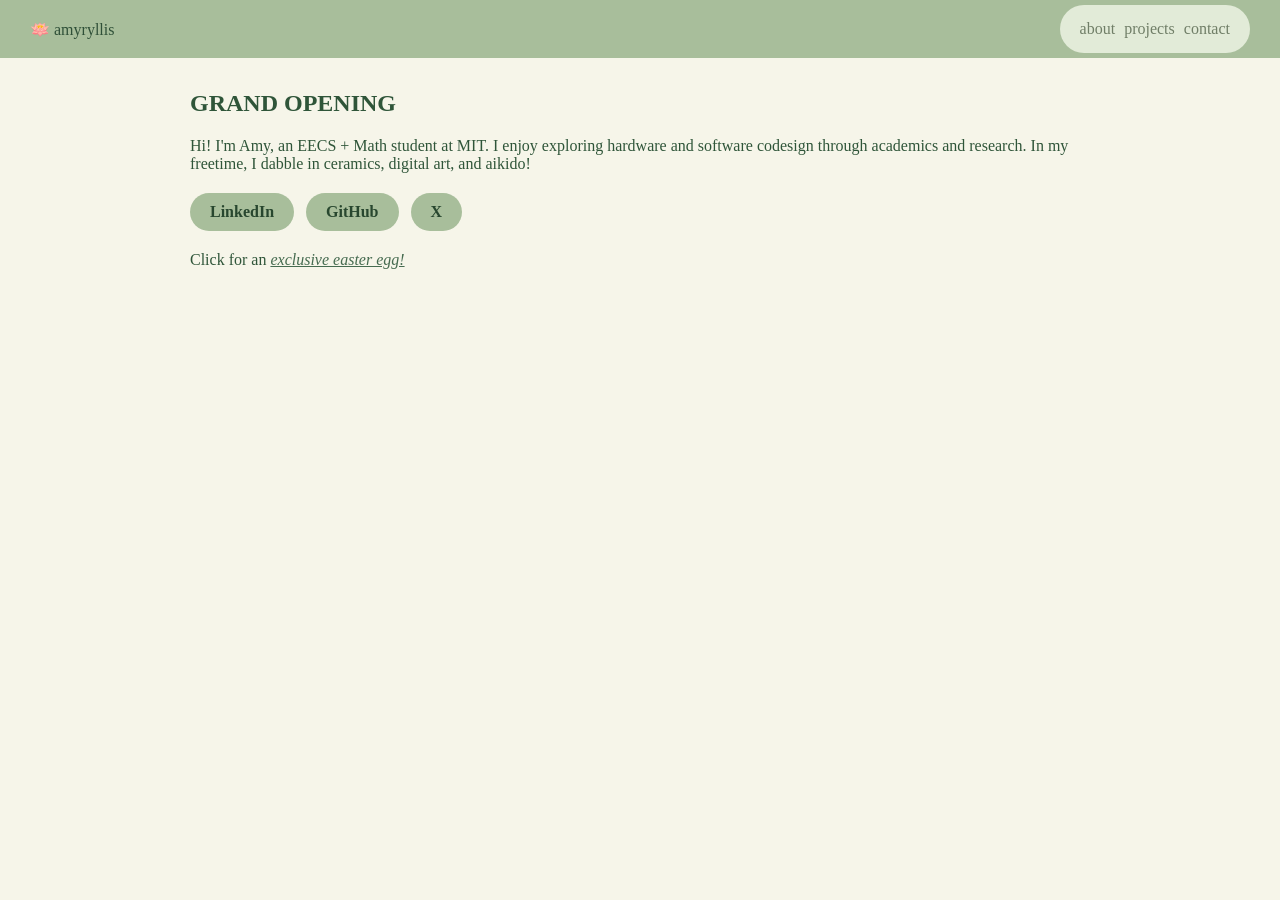
==== index.html @ 4f3f2ede "Add files via upload" ====
<!DOCTYPE html>
<html lang="en">
<head>
    <meta charset="UTF-8">
    <meta name="viewport" content="width=device-width, initial-scale=1.0">
    <title>About | mayu's garden</title>
    <link rel="stylesheet" href="style.css">
</head>

<body>
    <header>
        <a class="brand" href="index.html">
            <span class="logo">🪷</span>
            <span class="site-title">amyryllis</span>
        </a>

        <nav>
            <a href="index.html">about</a>
            <a href="projects.html">projects</a>
            <a href="contact.html">contact</a>
        </nav>
    </header>

    <main>
        <section id="about">
            <h1>GRAND OPENING</h1>

            <p>
                Hi! I'm Amy, an EECS + Math student at MIT. I enjoy exploring hardware and software codesign through academics and research. In my freetime, I dabble in ceramics, digital art, and aikido!
            </p>
            <div class="social-links">
                <a href="https://www.linkedin.com/in/-amyyu/"
                target="_blank"
                rel="noopener noreferrer">
                    LinkedIn
                </a>

                <a href="https://github.com/amyryllis"
                target="_blank"
                rel="noopener noreferrer">
                    GitHub
                </a>

                <a href="https://x.com/_amyryllis"
                target="_blank"
                rel="noopener noreferrer">
                    X
                </a>
            </div>

            <p>
                Click for an 
                <button id="gif-button" type="button">
                <em>exclusive easter egg!</em>
                </button>
            </p>

            <img
                id="scuba"
                src="images/scuba_white.gif"
                alt="face reveal aka scuba cat"
                hidden
            >

            
        </section>
    </main>

    <script>
        const button = document.querySelector("#gif-button");
        const gif = document.querySelector("#scuba");

        button.addEventListener("click", function () {
            gif.hidden = !gif.hidden;
        });
    </script>

    <footer>
            <img
                src="images/stillborder.png"
                alt=""
                class="border"
            >
        </footer>
</body>
</html>
---- style.css ----
body {
    background-color: #f6f5e9;
    color: #2f5539;
    font-family: Georgia, serif;
    min-height: 100vh;
    display: flex;
    flex-direction: column;
    margin: 0;
}

header {
    position: fixed;
    top: 0;
    left: 0;
    width: 100%;
    box-sizing: border-box;

    background-color: #A8BE9B;
    padding: 5px 30px;

    display: flex;
    justify-content:space-between;
    align-items: center;
    gap: 20px;
    flex-wrap: wrap;

    z-index: 1000;
}

main {
    padding-top: 30px;
    flex: 1;
}

nav {
    background-color: #e2ebd8;
    padding: 15px 20px;
    text-align: right;
    border-radius: 40px;
    word-spacing: 5px;
}

nav a,
nav a:visited {
    color: #707e67;
    text-decoration: none;
}

.brand, .brand:visited {
    color: #2F5038;
    text-decoration: none;
}

.brand:hover, nav a:hover {
    color: #2F5038;
    text-decoration: underline;
}

.social-links {
    display: flex;
    flex-wrap: wrap;
    gap: 12px;
    margin: 20px 0;
}

.social-links a {
    display: inline-block;
    padding: 10px 20px;

    background-color: #A8BE9B;
    color: #28472F;

    border-radius: 25px;
    text-decoration: none;
    font-weight: bold;
}

.social-links a:visited {
    color: #28472F;
}

.social-links a:hover {
    background-color: #466B50;
    color: #F6F5E9;
}

.social-links a:focus-visible {
    outline: 2px solid #466B50;
    outline-offset: 3px;
}

section {
    padding: 40px 20px;
    max-width: 900px;
    margin: auto;
}

.border {
    display: block;
    width: 100%;
    height: auto;
}

h1 {
    text-transform: uppercase;
}

#gif-button {
    background: none;
    border: none;
    padding: 0;
    color: #466B50;
    font-style: italic;
    text-decoration: underline;
    cursor: pointer;
    font: inherit;
}

#scuba {
    margin-top: 15px;
    display: block;
    margin: 20px auto;
    width: 250px;
    max-width: 100%;
    height: auto;

}

#scuba[hidden] {
    display: none;
}

footer {
    width: 100%;
}

footer .border {
    display: block;
    width: 100%;
    height: auto;
}
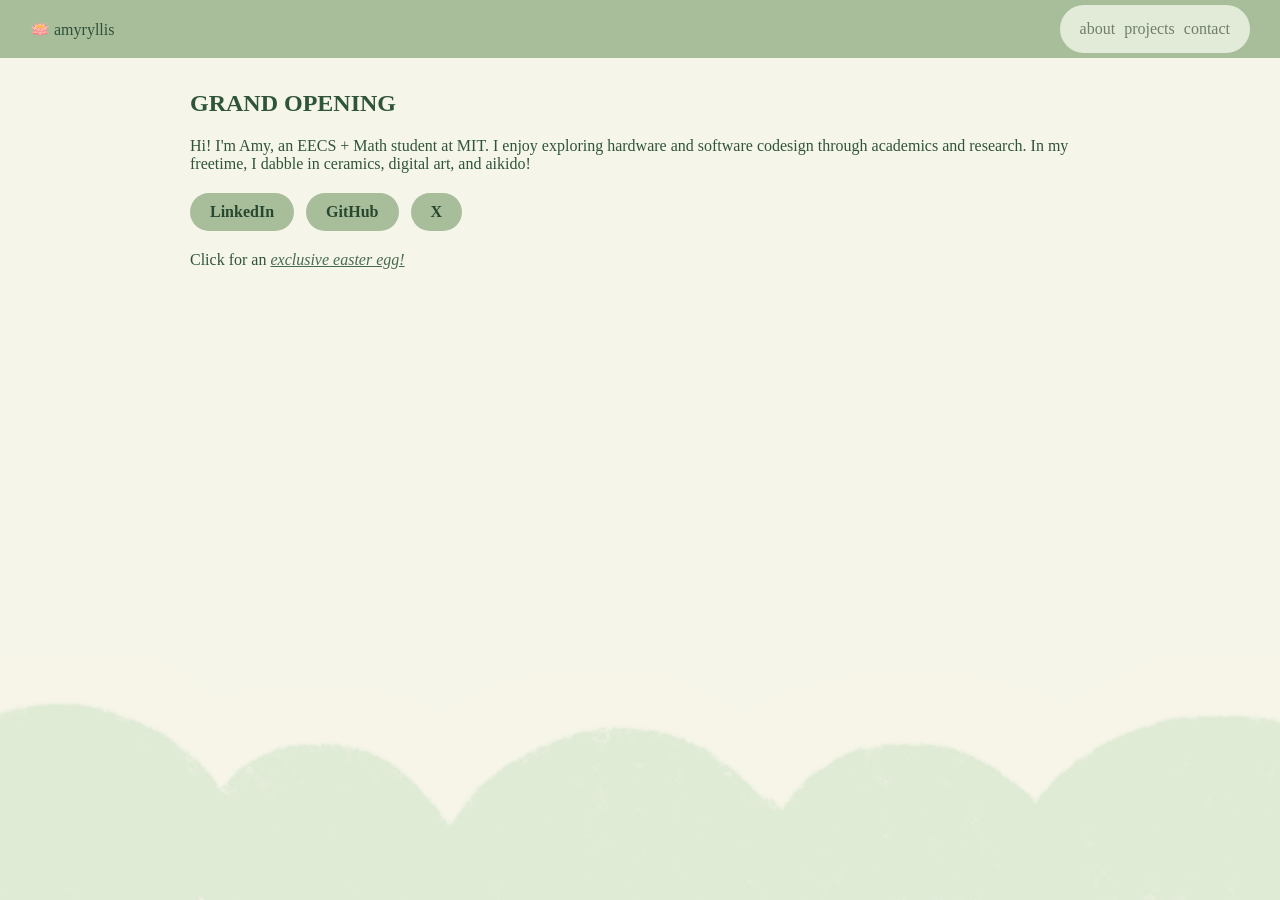
==== commit b549aa6e: "Change title" ====
--- a/index.html
+++ b/index.html
@@ -4,7 +4,7 @@
 <head>
     <meta charset="UTF-8">
     <meta name="viewport" content="width=device-width, initial-scale=1.0">
-    <title>About | mayu's garden</title>
+    <title>AMY YU</title>
     <link rel="stylesheet" href="style.css">
 </head>
 
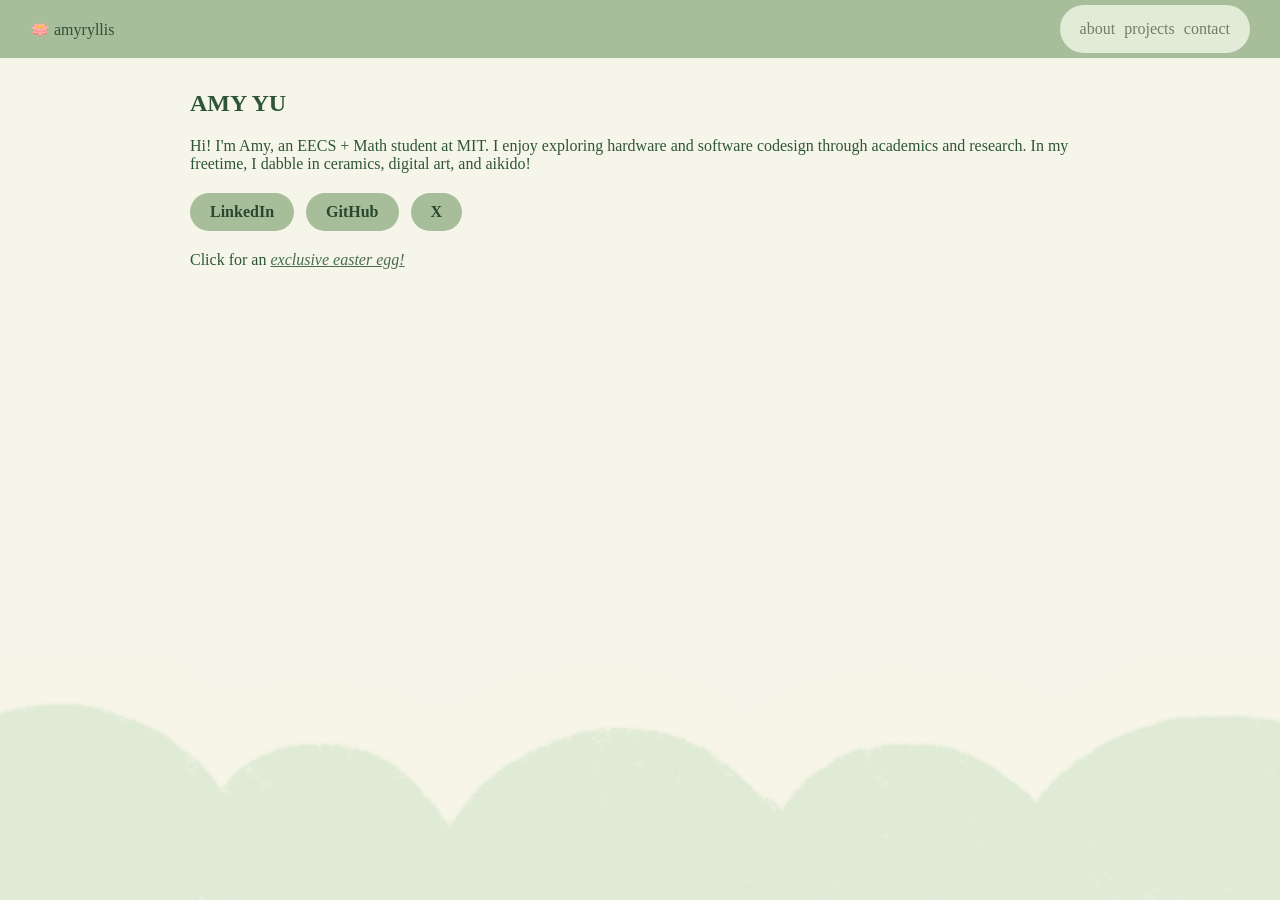
==== commit d332e682: "updated home screen" ====
--- a/index.html
+++ b/index.html
@@ -24,7 +24,7 @@
 
     <main>
         <section id="about">
-            <h1>GRAND OPENING</h1>
+            <h1>AMY YU</h1>
 
             <p>
                 Hi! I'm Amy, an EECS + Math student at MIT. I enjoy exploring hardware and software codesign through academics and research. In my freetime, I dabble in ceramics, digital art, and aikido!
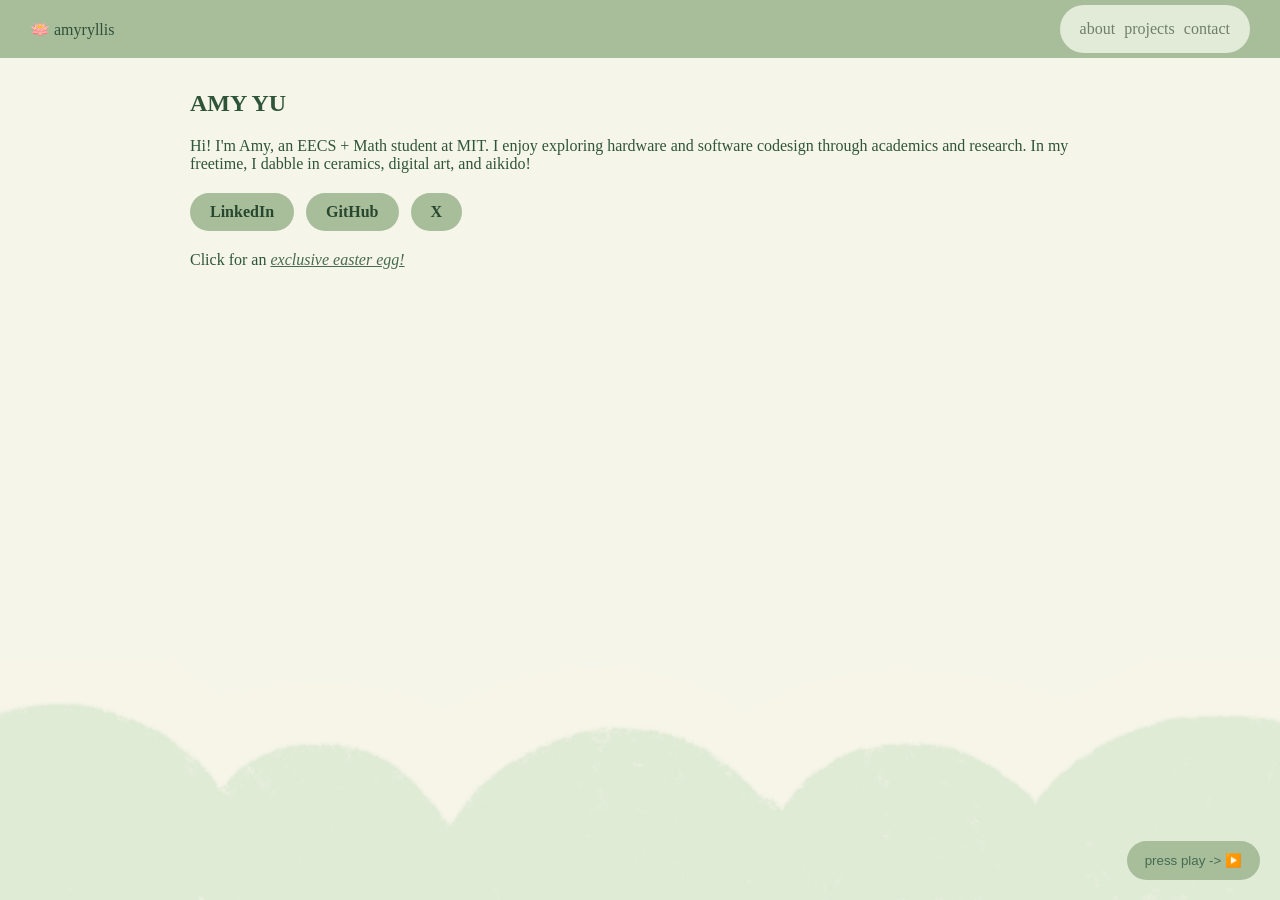
==== commit 3f0e9eaf: "Implement background music with play/pause button Added audio background music functionality with pl" ====
--- a/index.html
+++ b/index.html
@@ -7,6 +7,29 @@
     <title>AMY YU</title>
     <link rel="stylesheet" href="style.css">
 </head>
+
+<audio id="bg-music" loop>
+<source src="audio/garden-music.mp3" type="audio/mpeg">
+</audio>
+
+<button id="music-button" type="button">
+    press play -> ▶️
+</button>
+
+<script>
+    const music = document.querySelector("#bg-music");
+    const musicButton = document.querySelector("#music-button");
+
+    musicButton.addEventListener("click", function () {
+        if (music.paused) {
+            music.play();
+            musicButton.textContent = "⏸️";
+        } else {
+            music.pause();
+            musicButton.textContent = "▶️";
+        }
+    });
+</script>
 
 <body>
     <header>
--- a/style.css
+++ b/style.css
@@ -138,4 +138,23 @@
     display: block;
     width: 100%;
     height: auto;
-}+}
+
+#music-button {
+    position: fixed;
+    bottom: 20px;
+    right: 20px;
+
+    background-color: #A8BE9B;
+    color: #466B50;
+    border: none;
+    border-radius: 25px;
+    padding: 12px 18px;
+    cursor: pointer;
+    z-index: 1000;
+}
+
+#music-button:hover {
+    background-color: #466B50;
+    color: #F6F5E9;
+}
